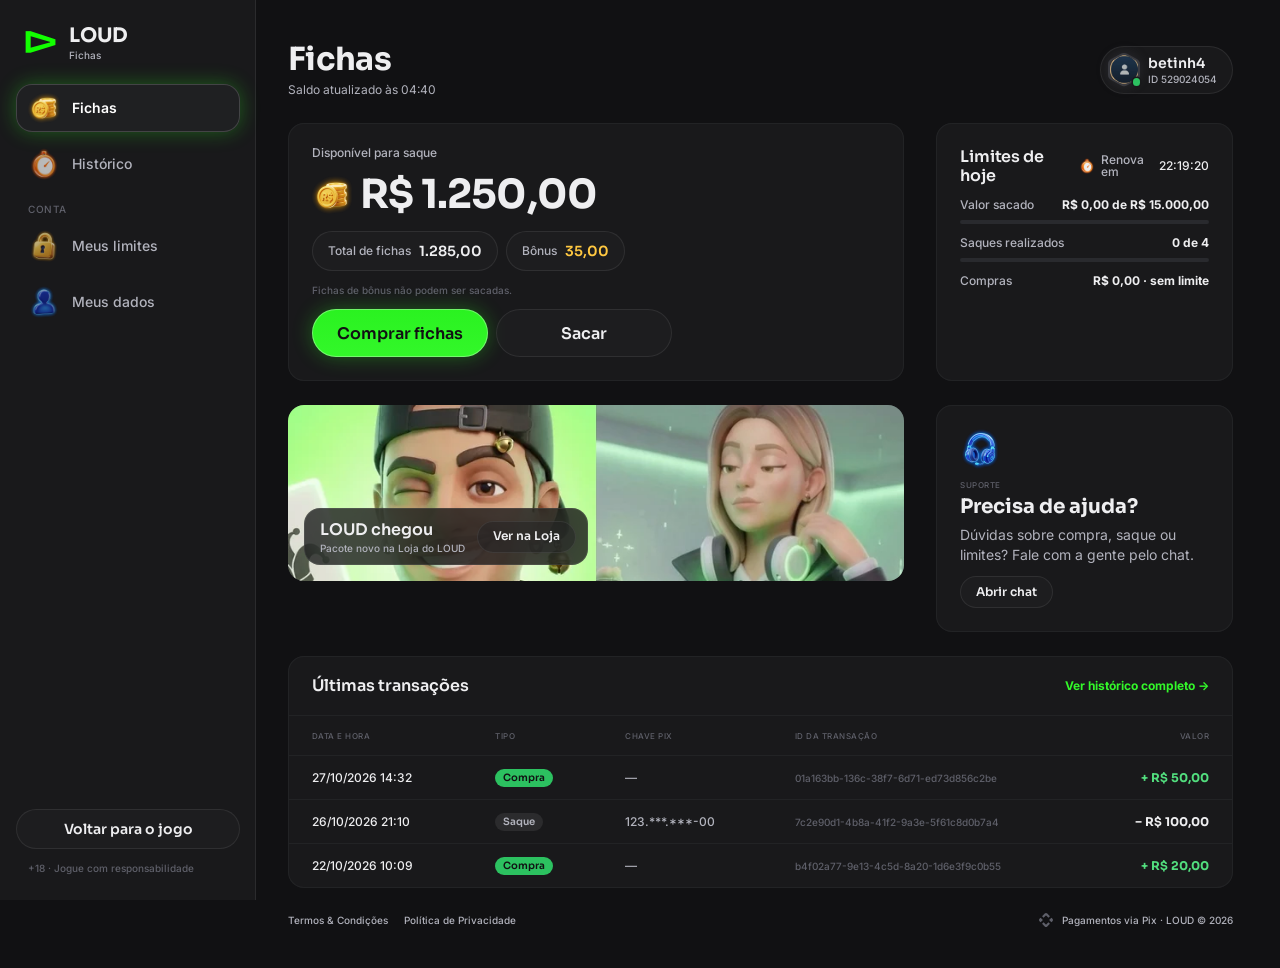
==== fichas/index.html @ 0b60f8cb "Protótipo loud-games: versão da marca LOUD gerada a partir do EstrelaGames Kit da tabela White Label" ====
<!doctype html>
<html lang="pt-BR">
<head>
<meta charset="utf-8">
<meta name="viewport" content="width=device-width, initial-scale=1, viewport-fit=cover">
<meta name="robots" content="noindex, nofollow">
<meta name="theme-color" content="#111113">
<title>Fichas · LOUD</title>
<link rel="icon" href="../assets/ui/logo_icon.webp">
<link rel="preconnect" href="https://fonts.googleapis.com">
<link rel="preconnect" href="https://fonts.gstatic.com" crossorigin>
<link rel="stylesheet" href="https://fonts.googleapis.com/css2?family=Inter:wght@400;500;600;700&family=Sora:wght@600;700;800&display=swap">
<link rel="stylesheet" href="../css/tokens.css?v=20261027h">
<link rel="stylesheet" href="../css/ui.css?v=20261027h">
<link rel="stylesheet" href="fichas.css?v=20261027h">
</head>
<body>
<svg width="0" height="0" style="position:absolute" aria-hidden="true">
  <defs><clipPath id="hexclip" clipPathUnits="objectBoundingBox"><path id="hexpath" d=""/></clipPath></defs>
  <symbol id="i-chev-l-light" viewBox="0 0 320 512"><path d="M20.7 267.3c-6.2-6.2-6.2-16.4 0-22.6l192-192c6.2-6.2 16.4-6.2 22.6 0s6.2 16.4 0 22.6L54.6 256 235.3 436.7c6.2 6.2 6.2 16.4 0 22.6s-16.4 6.2-22.6 0l-192-192z"/></symbol>
  <symbol id="i-x" viewBox="0 0 384 512"><path d="M324.5 411.1c6.2 6.2 16.4 6.2 22.6 0s6.2-16.4 0-22.6L214.6 256 347.1 123.5c6.2-6.2 6.2-16.4 0-22.6s-16.4-6.2-22.6 0L192 233.4 59.5 100.9c-6.2-6.2-16.4-6.2-22.6 0s-6.2 16.4 0 22.6L169.4 256 36.9 388.5c-6.2 6.2-6.2 16.4 0 22.6s16.4 6.2 22.6 0L192 278.6 324.5 411.1z"/></symbol>
  <symbol id="i-check" viewBox="0 0 448 512"><path d="M438.6 105.4c12.5 12.5 12.5 32.8 0 45.3l-256 256c-12.5 12.5-32.8 12.5-45.3 0l-128-128c-12.5-12.5-12.5-32.8 0-45.3s32.8-12.5 45.3 0L160 338.7 393.4 105.4c12.5-12.5 32.8-12.5 45.3 0z"/></symbol>
  <symbol id="i-copy" viewBox="0 0 448 512"><path d="M208 0H332.1c12.7 0 24.9 5.1 33.9 14.1l67.9 67.9c9 9 14.1 21.2 14.1 33.9V336c0 26.5-21.5 48-48 48H208c-26.5 0-48-21.5-48-48V48c0-26.5 21.5-48 48-48zM48 128h80v64H64V448H256V416h64v48c0 26.5-21.5 48-48 48H48c-26.5 0-48-21.5-48-48V176c0-26.5 21.5-48 48-48z"/></symbol>
  <symbol id="i-pix" viewBox="0 0 24 24"><path d="M6.1 6.3 10.1 2.3a2.7 2.7 0 0 1 3.8 0l4 4-2.3 2.3-2.9-2.9a1 1 0 0 0-1.4 0L8.4 8.6 6.1 6.3zm11.8 11.4-4 4a2.7 2.7 0 0 1-3.8 0l-4-4 2.3-2.3 2.9 2.9a1 1 0 0 0 1.4 0l2.9-2.9 2.3 2.3zM2.3 10.1l1.6-1.6L7.4 12l-3.5 3.5-1.6-1.6a2.7 2.7 0 0 1 0-3.8zm19.4 0a2.7 2.7 0 0 1 0 3.8l-1.6 1.6-3.5-3.5 3.5-3.5 1.6 1.6z"/></symbol>
</svg>

<div class="fx">
  <aside class="side" id="side" aria-label="Menu"></aside>
  <div class="main">
    <header class="mtop" id="mtop"></header>
    <main class="page" id="page"></main>
    <footer class="foot" id="foot"></footer>
  </div>
</div>
<div class="veil" id="veil" hidden><section class="drawer" id="drawer" role="dialog" aria-modal="true"></section></div>
<div class="toast" id="toast"><span class="hint-pill" id="toastTxt"></span></div>

<script src="fichas.js?v=20261027h"></script>
</body>
</html>
---- css/tokens.css ----
/* LOUD · tokens do DS EstrelaGames (Rjx31bgpOt4m1U8DVKyWtd · modo LOUD), valores resolvidos 1:1 */
:root{
  color-scheme: dark;
  /* background */
  --bg-default:#111113; --bg-subtle:#19191b; --bg-strong:#222325; --bg-raised:#292a2e; --bg-inset:#010101; --bg-highlight:#ffffff14; --bg-chrome:#19191b; --bg-divider:#292a2e; --bg-band:#00000052;
  --bga-default-50:#11111380; --bga-default-75:#111113bf; --bga-subtle-50:#19191b80; --bga-subtle-75:#19191bbf;
  --bga-strong-25:#22232540; --bga-strong-50:#22232580; --bga-strong-75:#222325bf;
  --bga-secondary-16:#33f72a29; --bga-secondary-32:#33f72a52; --bga-accent-12:#ffc8411f;
  /* border */
  --border-muted:#ffffff14; --border-default:#222325; --border-strong:#393a40; --border-focus:#2af220;
  --border-hl-top:#ffffff29; --border-gold-top:#b2ffaae5; --border-gold-bottom:#2af2205c;
  /* text */
  --text-default:#eeeef0; --text-muted:#b2b3bd; --text-link:#33f72a; --text-subtle:#5f606a; --text-disabled:#46484f;
  --text-brand:#33f72a; --text-success:#52de7e; --text-error:#ff6b6e; --text-prize:#ffc841;
  --text-on-color:#ffffff; --text-on-color-muted:#ffffffd9; --text-on-color-subtle:#ffffffb2; --text-on-light:#111113;
  /* system */
  --sys-info:#11ff00; --sys-success:#2cc160; --sys-success-strong:#8cf0a9; --sys-warning:#ffbe2e; --sys-error:#ef4452;
  --sysa-success-25:#2cc16040; --sysa-error-25:#ef445240; --sysa-info-25:#3b74f540;
  --notification-error:#ef4452;
  /* effects */
  --hl-subtle:#ffffff29; --hl:#ffffff52; --hl-strong:#ffffff7a;
  --shadow-faint:#0000001f; --shadow-subtle:#0000003d; --shadow:#00000066; --shadow-strong:#00000080;
  --glow-info:#2af22052; --glow-accent:#ffbe2e52; --glow-success:#52de7ea3; --glow-gold:#33f72a52; --glow-blue:#33f72a; --glow-red:#ff6b6e;
  /* surfaces */
  --surface-card-top:#19191b; --surface-card-bottom:#111113; --surface-elevated-top:#292a2e; --surface-elevated-bottom:#19191b;
  /* buttons */
  --btn-primary-top:#2af220; --btn-primary-bg:#1a8015; --btn-secondary-border:#11ff00;
  --btn-disabled-top:#292a2e; --btn-disabled-bg:#292a2e; --btn-disabled-text:#46484f;
  /* tabs */
  --tab-default-text:#b2b3bd; --tab-container:#222325; --input-border:#222325;
  --tab-padrao:#2af220; --tab-padrao-tint:#2af2203d; --tab-rosa:#e93d82; --tab-rosa-tint:#e93d823d;
  /* games */
  --game-truco:#e5484d; --game-paulista:#3b74f5; --game-cacheta:#8752f2; --game-tranca:#2cc160; --game-buraco:#1f9a4a;
  --game-poker:#0fa968; --game-sinuca:#2fa35a; --game-todos:#11ff00; --game-domino:#14b8a6; --game-dama:#f76b15; --game-xadrez:#5b6cff;
  --game-paulista-tint:#3b74f53d; --game-truco-tint:#e5484d3d; --game-cacheta-tint:#8752f23d; --game-buraco-tint:#1f9a4a3d;
  /* crew */
  --crew-engenheiro:#4fb3ff; --crew-comandante:#f5c542; --crew-piloto:#ff5a36; --crew-navegador:#e86bff; --crew-explorador:#4dffb8;
  --crew-bar:#ff9f43; --crew-reis:#34d399; --crew-nobru:#3d8bff; --crew-inhui:#ff4fb0;
  /* stake / table */
  --stake-padrao-top:#185a14; --stake-padrao-bottom:#122d10; --stake-iniciante-top:#1f9a4a; --stake-iniciante-bottom:#1f502c;
  --table-card-top:#1f5a4a; --table-card-bottom:#0f2e2a; --table-stake:#ffc841;
  --plus-bg:#52de7e; --plus-icon:#111113;
  /* cards */
  --card-face:#ffffff; --card-border:#9ea2a4; --suit-red:#c72c3d; --suit-black:#141922; --back-top:#1b6c17; --back-bottom:#133c10;
  /* seat timer */
  --seat-timer-track:#ffffff1f; --seat-timer:#11ff00;
  /* type */
  --f-display:"Sora", "Inter", system-ui, sans-serif;
  --f-ui:"Inter", system-ui, -apple-system, sans-serif;
  --f-call:"Industry", "Sora", sans-serif;
  /* marca · LOUD (sobrescreve) */
  --back-top:#222325; --back-bottom:#19191b; --btn-primary-text:#111113; --btn-primary-bg:#33f72a; --crew-nobru:#11FF00; --crew-inhui:#11FF00; --crew-carolina:#B2FFAA;
}
/* estilos de texto do DS */
.t-d3xl{font:700 64px/1.2 var(--f-display);letter-spacing:-.02em}
.t-d2xl{font:700 48px/1.2 var(--f-display);letter-spacing:-.02em}
.t-dxl{font:700 40px/1.2 var(--f-display);letter-spacing:-.02em}
.t-dl{font:700 32px/1.2 var(--f-display);letter-spacing:-.02em}
.t-dm{font:700 24px/1.2 var(--f-display);letter-spacing:-.01em}
.t-ds{font:700 20px/1.2 var(--f-display);letter-spacing:-.01em}
.t-dxs{font:600 16px/1.2 var(--f-display)}
.t-d2xs{font:600 14px/1.2 var(--f-display)}
.t-d3xs{font:600 12px/1.2 var(--f-display)}
.t-hm{font:700 20px/1.2 var(--f-ui)}
.t-ll{font:500 16px/1 var(--f-ui)} .t-lm{font:500 14px/1 var(--f-ui)} .t-ls{font:500 12px/1 var(--f-ui)} .t-lxs{font:500 10px/1 var(--f-ui)} .t-l2xs{font:500 8px/1 var(--f-ui)}
.t-link{font:700 12px/1.5 var(--f-ui)}
.t-p2xl{font:400 20px/1.5 var(--f-ui)} .t-pm{font:400 14px/1.5 var(--f-ui)} .t-ps{font:400 12px/1.5 var(--f-ui)}
---- css/ui.css ----
/* EstrelaGames · base + componentes do DS (Apple Gamer Style · Glass). Medidas 1:1 com o Figma (frame 375). */
*{box-sizing:border-box}
html,body{height:100%;margin:0}
body{background:#05080c;color:var(--text-default);font-family:var(--f-ui);-webkit-font-smoothing:antialiased;overflow:hidden;-webkit-text-size-adjust:100%}
button{font:inherit;color:inherit;border:0;background:none;padding:0;margin:0;cursor:pointer;-webkit-tap-highlight-color:transparent;text-align:inherit}
button:focus-visible,[role="button"]:focus-visible{outline:2px solid var(--border-focus);outline-offset:2px}
/* cards clicáveis são div[role=button]: o WebKit (iPhone) não estica os filhos de um <button> com flex */
[role="button"]{cursor:pointer;-webkit-tap-highlight-color:transparent;-webkit-user-select:none;user-select:none;outline:0}
input{font:inherit;color:inherit;border:0;background:none;outline:0;padding:0;margin:0;min-width:0}
img,video{display:block;max-width:100%;user-select:none;-webkit-user-drag:none}
svg{display:block}
[hidden]{display:none!important}
.ic{flex:none;object-fit:contain;pointer-events:none}

/* ---------- aparelho ---------- */
.stage-wrap{position:fixed;inset:0;display:flex;align-items:center;justify-content:center}
.phone{position:relative;width:375px;height:812px;background:var(--bg-subtle);overflow:hidden;border-radius:48px;box-shadow:0 0 0 10px #0c1016,0 0 0 11px #2a3340,0 40px 80px rgba(0,0,0,.6);transform-origin:center;display:flex;flex-direction:column}
.status{position:relative;flex:none;height:44px;display:flex;align-items:center;justify-content:space-between;padding:0 26px 0 32px;font:600 15px/1 var(--f-ui);background:var(--bg-subtle);z-index:60;pointer-events:none}
.status .island{position:absolute;left:50%;top:10px;width:118px;height:32px;margin-left:-59px;border-radius:20px;background:#000}
.status .icons{display:flex;gap:6px;align-items:center}
.app{position:relative;flex:1;min-height:0;overflow:hidden}
@media (max-width:520px){
  .phone{width:100vw;height:100vh;height:100dvh;border-radius:0;box-shadow:none;transform:none!important}
  .status{display:none}
  .app{padding-top:env(safe-area-inset-top,0px)}
}
.scr{position:absolute;inset:0;display:flex;flex-direction:column;background:var(--bg-subtle);overflow:hidden}
.app>.scr{top:env(safe-area-inset-top,0px)}
@media (min-width:521px){.app>.scr{top:0}}
.scroll{flex:1;min-height:0;overflow-y:auto;overflow-x:hidden;-webkit-overflow-scrolling:touch;scrollbar-width:none;overscroll-behavior:contain}
.scroll::-webkit-scrollbar,.hscroll::-webkit-scrollbar{display:none}
/* linha com rolagem lateral: sem clip, sangra até a borda da tela (regra Oct 26) */
.hscroll{display:flex;overflow-x:auto;overflow-y:visible;scrollbar-width:none;margin:0 -8px;padding:0 8px;scroll-padding:0 8px;-webkit-overflow-scrolling:touch}

/* ---------- ícones 3D ---------- */
.i16{width:16px;height:16px}.i20{width:20px;height:20px}.i24{width:24px;height:24px}.i28{width:28px;height:28px}.i32{width:32px;height:32px}.i36{width:36px;height:36px}.i40{width:40px;height:40px}.i48{width:48px;height:48px}

/* ---------- header-game (Mobile · Glass) ---------- */
.hdr{position:relative;flex:none;height:64px;display:flex;align-items:center;gap:4px;padding:8px 12px;background:var(--bg-subtle);overflow:hidden;z-index:20}
.hdr::before{content:"";position:absolute;left:48px;top:-70px;width:280px;height:140px;border-radius:50%;background:var(--glow-blue);filter:blur(60px);opacity:.15;pointer-events:none}
.hdr .side{position:relative;flex:1;min-width:0;display:flex;align-items:center;gap:4px}
.hdr .logo{width:24px;height:36px;display:grid;place-items:center;flex:none}
.hdr .logo img{width:25px;height:24px}
.cpill{flex:1;min-width:0;height:34px;display:flex;align-items:center;gap:2px;padding:4px;border-radius:999px;background:linear-gradient(90deg,#52de7e1a,#22232506),var(--bga-strong-50);box-shadow:inset 0 0 0 1px var(--border-muted);overflow:hidden}
.cpill.bonus{padding:4px 8px 4px 4px;background:linear-gradient(90deg,#22232506,#ffc8411a),var(--bga-strong-50)}
.cpill .ic{width:24px;height:24px}
.cpill .t{flex:1;min-width:0;display:flex;flex-direction:column;gap:2px;text-align:left}
.cpill .t small{font:500 8px/1 var(--f-ui);color:var(--text-muted)}
.cpill .t b{font:700 12px/10px var(--f-ui);color:var(--text-default);white-space:nowrap;overflow:hidden;text-overflow:ellipsis}
.cpill.bonus .t b{color:var(--text-prize)}
.cpill .plus{width:20px;height:20px;border-radius:10px;background:var(--plus-bg);display:grid;place-items:center;flex:none}
.cpill .plus svg{width:12px;height:12px;fill:var(--plus-icon)}
.hbell{position:relative;width:36px;height:36px;border-radius:18px;background:var(--bga-strong-50);box-shadow:inset 0 0 0 1px var(--border-muted);display:grid;place-items:center;flex:none}
.hbell .ic{width:28px;height:28px}
.hbell i{position:absolute;left:28px;top:0;width:8px;height:8px;border-radius:50%;background:var(--notification-error)}
.hbell i[hidden]{display:none}

/* ---------- header-avatar (hexágono com borda da tripulação) ---------- */
.hav{position:relative;display:inline-block;flex:none;width:var(--w,44px);height:var(--h,48px)}
.hav .gl{position:absolute;left:-4.5%;top:0;width:109%;aspect-ratio:1;border-radius:50%;background:var(--cc);filter:blur(calc(var(--w,44px) * .16));opacity:.45;pointer-events:none}
.hav .hx{position:absolute;inset:0;-webkit-clip-path:url(#hexclip);clip-path:url(#hexclip);background:var(--cc)}
.hav .hx img{position:absolute;inset:2px;width:calc(100% - 4px);height:calc(100% - 4px);object-fit:cover;object-position:center top;-webkit-clip-path:url(#hexclip);clip-path:url(#hexclip);background:var(--bg-raised)}
.hav .on{position:absolute;left:77%;top:75%;width:23%;aspect-ratio:1;border-radius:50%;background:var(--sys-success);box-shadow:0 0 0 1.5px var(--bg-subtle)}
.hav.xs{--w:24px;--h:26px}.hav.s{--w:32px;--h:35px}.hav.m{--w:44px;--h:48px}.hav.l{--w:56px;--h:60px}
.hav.xs .hx img,.hav.s .hx img{inset:1.5px;width:calc(100% - 3px);height:calc(100% - 3px)}
.hav.empty{height:var(--w)}
.hav.empty .av0{position:absolute;inset:4.5%;width:91%;height:91%}
.hav.empty .add{position:absolute;left:63.6%;top:63.6%;width:27.3%;height:27.3%;border-radius:50%;background:var(--plus-bg);box-shadow:0 0 0 1.2px var(--bg-subtle);display:grid;place-items:center}
.hav.empty .add svg{width:58%;height:58%;fill:var(--plus-icon)}

/* ---------- avatar circular (avatar-estrela-games) ---------- */
.av{position:relative;display:inline-block;vertical-align:middle;flex:none;width:var(--s,48px);height:var(--s,48px);border-radius:50%;background:linear-gradient(180deg,var(--surface-elevated-top),var(--surface-elevated-bottom));box-shadow:inset 0 0 0 var(--bw,2px) #ffffff29}
.av img{position:absolute;inset:var(--bw,2px);width:calc(100% - 2*var(--bw,2px));height:calc(100% - 2*var(--bw,2px));border-radius:50%;object-fit:cover;object-position:center top}
.av.s{--s:32px;--bw:1px}.av.m{--s:48px;--bw:2px}.av.l{--s:80px;--bw:3px}.av.xl{--s:120px;--bw:4px}
.av .lvl{position:absolute;left:50%;bottom:-4px;transform:translateX(-50%);padding:1px 6px;border-radius:999px;background:var(--bg-raised);box-shadow:0 0 0 2px var(--bg-default);font:600 12px/14px var(--f-display);white-space:nowrap}
.av.empty .ph{position:absolute;inset:25%;width:50%;height:50%;fill:#ffffff52}
.av .addb{position:absolute;left:63.3%;top:63.3%;width:36.7%;height:36.7%;border-radius:50%;background:var(--plus-bg);display:grid;place-items:center;box-shadow:0 0 0 3px var(--bg-subtle)}
.av .addb svg{width:50%;height:50%;fill:#fff}

/* ---------- navbar-glass ---------- */
.nav{position:absolute;left:16px;right:16px;bottom:calc(12px + env(safe-area-inset-bottom,0px));height:64px;display:flex;align-items:stretch;padding:4px;border-radius:24px;background:var(--bga-strong-75);box-shadow:inset 0 0 0 1px var(--border-muted);-webkit-backdrop-filter:blur(24px);backdrop-filter:blur(24px);z-index:30}
.nav>button{position:relative;flex:1;min-width:0;display:flex;flex-direction:column;align-items:center;justify-content:center;border-radius:20px}
.nav>button .ic{width:32px;height:32px;opacity:.75}
.nav>button>span{font:500 10px/1 var(--f-ui);color:var(--text-subtle);white-space:nowrap}
.nav>button.on{flex:none;width:104px;justify-content:flex-end;gap:2px;padding-bottom:6px;background:var(--bga-secondary-16);box-shadow:inset 0 0 0 1px var(--hl-subtle),0 0 20px var(--glow-info)}
.nav>button.on .ic{position:absolute;left:28px;top:-14px;width:48px;height:48px;opacity:1}
.nav>button.on .lr{width:100%;display:flex;align-items:center;justify-content:space-between;padding:0 8px}
.nav>button.on .lr span{font:500 10px/1 var(--f-ui);color:var(--text-on-color)}
.nav .lr i{width:16px;height:16px;display:grid;place-items:center}
.nav .lr svg{width:10px;height:16px;fill:var(--text-on-color)}

/* ---------- game-block ---------- */
.gb{position:relative;flex:none;width:72px;height:64px;border-radius:16px;display:flex;flex-direction:column;align-items:center;justify-content:center;padding:4px 0;background:var(--tab-container);box-shadow:inset 0 0 0 1px var(--hl);font:500 10px/1 var(--f-ui);color:var(--text-on-color);white-space:nowrap}
.gb .ic{width:40px;height:40px}
.gb.on{justify-content:flex-end;padding:0 0 6px;background:var(--gc);box-shadow:0 4px 12px var(--gs,transparent)}
.gb.on .ic{position:absolute;left:50%;top:-12px;width:60px;height:60px;margin-left:-30px}
.gb .lk{position:absolute;right:4px;top:4px;width:14px;height:14px;opacity:.8}
.gb.on .lk{display:none}
.games-row{gap:8px;padding-top:12px;margin-top:-12px}
.games-row .gb{width:72px}

/* ---------- tabs ---------- */
.tabs{display:flex;gap:2px;height:44px;padding:4px;border-radius:12px;background:var(--bg-raised);box-shadow:inset 0 0 0 1px var(--input-border)}
.tabs>button{position:relative;flex:1;min-width:0;height:34px;border-radius:8px;display:flex;align-items:center;justify-content:center;padding:8px 16px;font:500 12px/1 var(--f-ui);color:var(--tab-default-text);white-space:nowrap}
.tabs>button.on{background:var(--tc-tint);font:700 12px/18px var(--f-ui);color:var(--text-default)}
.tabs>button.on::after{content:"";position:absolute;left:50%;bottom:0;width:24px;height:3px;margin-left:-12px;border-radius:2px;background:var(--tc);box-shadow:0 0 8px var(--tc)}
.tabs>button .lk{font:500 9px/1 var(--f-ui);margin-left:4px;opacity:.7}
.tabs{--tc:var(--tab-padrao);--tc-tint:var(--tab-padrao-tint)}
.tabs.t-azul{--tc:var(--game-paulista);--tc-tint:var(--game-paulista-tint)}
.tabs.t-vermelha{--tc:var(--game-truco);--tc-tint:var(--game-truco-tint)}
.tabs.t-roxa{--tc:var(--game-cacheta);--tc-tint:var(--game-cacheta-tint)}
.tabs.t-verde{--tc:var(--game-buraco);--tc-tint:var(--game-buraco-tint)}
.tabs.t-rosa{--tc:var(--tab-rosa);--tc-tint:var(--tab-rosa-tint)}

/* ---------- button-glass ---------- */
.btn{display:inline-flex;align-items:center;justify-content:center;gap:8px;white-space:nowrap;transition:transform .12s,filter .12s;flex:none}
.btn:active{transform:scale(.97)}
.btn.l{height:48px;padding:0 24px;border-radius:24px;font:600 16px/1.2 var(--f-display)}
.btn.m{height:40px;padding:0 20px;border-radius:20px;font:600 14px/1.2 var(--f-display)}
.btn.s{height:32px;padding:0 16px;border-radius:16px;font:600 12px/1.2 var(--f-display)}
.btn.xl{height:56px;padding:0 24px;border-radius:28px;font:600 16px/1.2 var(--f-display)}
.btn.m44{height:44px;border-radius:22px}
.btn.pri{background:linear-gradient(180deg,var(--btn-primary-top),var(--btn-primary-bg));box-shadow:inset 0 0 0 1px var(--hl),0 0 20px var(--glow-info);color:var(--btn-primary-text)}
.btn.sec{background:var(--bga-strong-50);box-shadow:inset 0 0 0 1px var(--border-muted);color:var(--text-default)}
.btn:disabled,.btn.dis{background:var(--btn-disabled-bg);box-shadow:none;color:var(--btn-disabled-text);pointer-events:none}
.btn.danger-txt{background:none;box-shadow:none;color:var(--text-error);font:500 14px/1 var(--f-ui)}
.btn.fill{flex:1;min-width:0}
.btn.wide{width:100%}
.btn .ic{width:20px;height:20px}

/* ---------- button-icon ---------- */
.bicon{width:40px;height:40px;border-radius:20px;display:grid;place-items:center;flex:none;background:var(--bga-strong-50);box-shadow:inset 0 0 0 1px var(--border-muted)}
.bicon .ic{width:24px;height:24px}
.bicon.s{width:32px;height:32px;border-radius:16px}.bicon.s .ic{width:20px;height:20px}
.bicon svg{width:14px;height:14px;fill:var(--text-default)}
.bicon.s28{width:28px;height:28px;border-radius:14px}.bicon.s28 svg{width:16px;height:16px}

/* ---------- tag ---------- */
.tag{display:inline-flex;align-items:center;gap:4px;padding:2px 8px;border-radius:999px;font:600 12px/14px var(--f-display);white-space:nowrap;flex:none}
.tag.neutral{background:#ffffff14;color:var(--text-muted)}
.tag.gold{background:#33f72a29;color:var(--text-brand);box-shadow:inset 0 0 0 1px #b2ffaa8c}
.tag.success{background:var(--sys-success);color:var(--bg-default)}
.tag.danger{background:var(--sys-error);color:var(--text-default)}
.tag.info{background:var(--sys-info);color:var(--text-default)}
.tag.live{background:var(--sys-error);color:var(--text-default)}
.tag.beginner{background:var(--game-buraco);color:var(--text-default)}

/* ---------- section-title ---------- */
.stitle{display:flex;align-items:center;justify-content:space-between;gap:16px}
.stitle .tx{flex:1;min-width:0;display:flex;flex-direction:column;gap:2px}
.stitle b{font:700 20px/1.2 var(--f-display);letter-spacing:-.01em}
.stitle small{font:500 12px/1 var(--f-ui);color:var(--text-muted)}
.trow{display:flex;align-items:center;justify-content:space-between;gap:8px}
.trow b{font:600 14px/1.2 var(--f-display)}
.trow small{font:500 10px/1 var(--f-ui);color:var(--text-subtle)}

/* ---------- page-top ---------- */
.ptop{flex:none;display:flex;align-items:center;justify-content:space-between;gap:8px;padding:8px;min-height:45px}
.ptop .l{display:flex;align-items:center;gap:8px;min-width:0}
.ptop .back{width:28px;height:28px;border-radius:14px;display:grid;place-items:center;background:var(--bga-strong-50);box-shadow:inset 0 0 0 1px var(--border-muted);flex:none}
.ptop .back svg{width:10px;height:16px;fill:var(--text-default)}
.ptop .tx{display:flex;flex-direction:column;min-width:0}
.ptop .tx b{font:600 16px/1.2 var(--f-display);white-space:nowrap;overflow:hidden;text-overflow:ellipsis}
.ptop .tx small{display:flex;align-items:center;gap:4px;font:500 10px/1 var(--f-ui);color:var(--text-muted)}
.ptop .tx small i{width:6px;height:6px;border-radius:50%;background:var(--sys-success)}

/* ---------- input-search / input ---------- */
.search{display:flex;align-items:center;gap:8px;height:40px;padding:0 16px 0 12px;border-radius:20px;background:var(--bga-strong-50);box-shadow:inset 0 0 0 1px var(--border-muted)}
.search svg{width:16px;height:16px;fill:var(--text-muted);flex:none}
.search input{flex:1;font:500 12px/1 var(--f-ui);color:var(--text-default)}
.search input::placeholder{color:var(--text-muted)}
.field{display:flex;flex-direction:column;gap:8px}
.field>label{font:500 14px/1 var(--f-ui);color:var(--text-default)}
.field .box{display:flex;align-items:center;gap:8px;height:40px;padding:8px 12px;border-radius:12px;background:var(--bga-strong-50);box-shadow:inset 0 0 0 1px var(--border-muted)}
.field .box:focus-within{box-shadow:inset 0 0 0 1px var(--border-focus)}
.field .box input{flex:1;font:400 14px/1.5 var(--f-ui);color:var(--text-default)}
.field .box input::placeholder{color:var(--text-disabled)}
.field .box button svg{width:20px;height:20px;fill:var(--text-muted)}

/* ---------- otp ---------- */
.otp{display:flex;gap:8px;justify-content:center}
.otp .bx{width:48px;height:56px;border-radius:12px;background:#ffffff14;display:grid;place-items:center;font:700 24px/1.2 var(--f-display);color:var(--text-default);box-shadow:inset 0 0 0 1px var(--border-muted)}
.otp .bx.act{background:#ffffff1f;box-shadow:inset 0 0 0 2px var(--border-focus),0 0 12px var(--glow-info)}
.otp .bx.act::after{content:"";width:2px;height:24px;background:var(--border-focus);animation:blink 1s steps(1) infinite}
@keyframes blink{50%{opacity:0}}
.otp-in{position:absolute;opacity:0;pointer-events:none;width:1px;height:1px}

/* ---------- progress ---------- */
.prog{height:4px;border-radius:999px;background:#ffffff1f;overflow:hidden;flex:1}
.prog i{display:block;height:100%;border-radius:inherit;background:var(--tab-padrao);transition:width .3s}

/* ---------- stake-pill ---------- */
.stakes{position:relative;height:128px;overflow:hidden;margin:0 -8px}
.stakes .track{position:absolute;top:8px;left:50%;transform:translateX(-50%);display:flex;align-items:center;gap:8px;height:112px}
.sp{position:relative;flex:none;display:flex;flex-direction:column;border-radius:16px;padding:4px 4px 0;background:linear-gradient(180deg,var(--surface-elevated-top),var(--surface-card-bottom));box-shadow:inset 0 0 0 1px #ffffff29,0 16px 40px var(--shadow);transition:width .25s,height .25s}
.sp .st{position:relative;flex:1;align-self:stretch;border-radius:12px;display:flex;flex-direction:column;align-items:center;justify-content:center;gap:4px;background:linear-gradient(180deg,var(--stake-padrao-top),var(--stake-padrao-bottom));box-shadow:inset 0 0 0 1px var(--hl-subtle),inset 0 2px 8px var(--shadow)}
.sp .v{display:flex;align-items:center;gap:4px;font:600 14px/1.2 var(--f-display);white-space:nowrap}
.sp .v .ic{width:14px;height:14px}
.sp .q{position:absolute;top:4px;right:4px;display:flex;align-items:center;gap:3px;padding:2px 5px;border-radius:8px;background:var(--bga-strong-50);font:500 8px/1 var(--f-ui);white-space:nowrap}
.sp .q::before{content:"";width:5px;height:5px;border-radius:50%;background:var(--sys-success)}
.sp .tg{padding:2px 6px;border-radius:6px;background:var(--bga-strong-50);font:500 8px/1 var(--f-ui);color:var(--text-success)}
.sp .ft{flex:none;display:flex;align-items:center;justify-content:center;gap:3px;padding:4px 0 5px;white-space:nowrap}
.sp .ft small{font:500 8px/1 var(--f-ui);color:var(--text-muted)}
.sp .ft b{font:500 8px/1 var(--f-ui)}
.sp.ini .st{background:linear-gradient(180deg,var(--stake-iniciante-top),var(--stake-iniciante-bottom))}
.sp.S{width:68px;height:68px;padding:4px}
.sp.S .q,.sp.S .ft,.sp.S .tg{display:none}
.sp.M{width:88px;height:88px}
.sp.M .v{font:600 16px/1.2 var(--f-display)} .sp.M .v .ic{width:18px;height:18px}
.sp.L{width:112px;height:112px}
.sp.L .v{font:700 20px/1.2 var(--f-display);letter-spacing:-.01em} .sp.L .v .ic{width:24px;height:24px}
.sp.L .ft b{font:500 10px/1 var(--f-ui)}
.sp.on{box-shadow:inset 0 0 0 2px var(--btn-secondary-border),0 0 20px var(--glow-info)}
.sp.on .st{background:linear-gradient(180deg,var(--btn-primary-top),var(--btn-primary-bg))}
.sp.on.ini .st{background:linear-gradient(180deg,var(--stake-iniciante-top),var(--stake-iniciante-bottom))}
.stake-grid{display:grid;grid-template-columns:repeat(3,minmax(0,1fr));gap:12px}
.stake-grid .sp{width:auto;height:88px}

/* ---------- table-glass (mesa aberta) ---------- */
.tg-row{display:grid;grid-template-columns:repeat(2,minmax(0,1fr));gap:16px 8px}
.tgl{position:relative;height:92px;border-radius:46px;padding:4px;display:flex;background:linear-gradient(180deg,var(--surface-elevated-top),var(--surface-card-bottom));box-shadow:inset 0 0 0 1px #ffffff29,0 16px 40px var(--shadow);text-align:left}
.tgl .felt{flex:1;align-self:stretch;min-width:0;display:flex;align-items:center;padding:10px 12px 6px 70px;border-radius:41px;background:linear-gradient(180deg,var(--table-card-top),var(--table-card-bottom));box-shadow:inset 0 0 0 1px var(--hl-subtle),inset 0 2px 8px var(--shadow)}
.tgl .vals{display:flex;flex-direction:column;gap:4px;min-width:0}
.tgl .vals b{font:600 14px/1.2 var(--f-display);color:var(--table-stake);white-space:nowrap}
.tgl .vals small{font:500 10px/1 var(--f-ui);color:#ffffffb2;white-space:nowrap}
.tgl .seats{display:flex;align-items:center;gap:2px;height:20px}
.tgl .seats .pl{display:flex}
.tgl .seats .pl span{width:20px;height:20px;border-radius:10px;overflow:hidden;background:var(--cc);margin-right:-6px;box-shadow:0 0 0 1px var(--table-card-bottom)}
.tgl .seats .pl span img{width:100%;height:100%;object-fit:cover;object-position:center top}
.tgl .seats em{font:600 12px/14px var(--f-display);font-style:normal;margin-left:8px}
.tgl .tab{position:absolute;left:50%;top:-8px;transform:translateX(-50%);padding:2px 8px;border-radius:8px;background:var(--surface-elevated-top);box-shadow:inset 0 0 0 1px var(--border-muted);font:500 10px/12px var(--f-ui);color:var(--text-subtle);white-space:nowrap}
.tgl .deck{position:absolute;left:14px;top:25px;width:52px;height:52px}
.tgl.locked .felt>*{opacity:.55}
.tgl.pool{border-radius:16px}
.tgl.pool .felt{border-radius:12px;position:relative;overflow:hidden;background:linear-gradient(180deg,#2fa35a,#145c32)}
.tgl.pool .felt::before{content:"";position:absolute;left:30%;top:0;bottom:0;border-left:1px solid #ffffff29}
.tgl.pool .pk{position:absolute;width:10px;height:10px;border-radius:50%;background:#000000b2;box-shadow:inset 0 0 0 1px #ffffff1f}

/* ---------- action-tile ---------- */
.atile{width:80px;height:64px;border-radius:16px;display:flex;flex-direction:column;align-items:center;justify-content:center;background:var(--bga-strong-50);box-shadow:inset 0 0 0 1px var(--border-muted);font:600 14px/1.2 var(--f-display);flex:none}
.atile .ic{width:28px;height:28px}

/* ---------- bottom sheet (sheet glass) ---------- */
.veil{position:absolute;inset:0;z-index:50;background:var(--bga-default-75);display:flex;align-items:flex-end;animation:fade .2s both}
.bsheet{position:relative;width:100%;max-height:calc(100% - 24px);display:flex;flex-direction:column;align-items:stretch;gap:12px;padding:8px 12px calc(24px + env(safe-area-inset-bottom,0px));border-radius:24px 24px 0 0;background:var(--bg-subtle);box-shadow:inset 0 1px 0 var(--hl-subtle),0 16px 40px var(--shadow);animation:up .28s cubic-bezier(.2,.9,.3,1) both;overflow:hidden}
.bsheet.g16{gap:16px}
.bsheet .handle{width:36px;height:4px;border-radius:2px;background:var(--border-muted);align-self:center;flex:none}
.bsheet .scroll{margin:0 -12px;padding:0 12px}
.sh-h{display:flex;align-items:center;gap:12px;flex:none}
.sh-h>.ic{width:36px;height:36px}
.sh-h .tx{flex:1;min-width:0;display:flex;flex-direction:column;gap:2px}
.sh-h .tx b{font:600 16px/1.2 var(--f-display)}
.sh-h .tx small{font:500 10px/1.2 var(--f-ui);color:var(--text-subtle)}
.sh-h .tx small.ok{display:flex;align-items:center;gap:6px;color:var(--sys-success)}
.sh-h .tx small.ok::before{content:"";width:8px;height:8px;border-radius:50%;background:var(--sys-success)}
.xbtn{width:32px;height:32px;border-radius:16px;display:grid;place-items:center;background:var(--bga-strong-50);box-shadow:inset 0 0 0 1px var(--border-muted);flex:none}
.xbtn svg{width:14px;height:14px;fill:var(--text-default)}
@keyframes up{from{transform:translateY(100%)}to{transform:none}}
@keyframes fade{from{opacity:0}}
@keyframes pop{from{transform:scale(.3);opacity:0}}

/* ---------- hint (pílula) / toast ---------- */
.hint-pill{display:inline-flex;align-items:center;gap:4px;padding:4px 12px;border-radius:999px;background:var(--bga-strong-75);box-shadow:inset 0 0 0 1px var(--hl-subtle);font:500 10px/1.2 var(--f-ui);color:var(--text-default);white-space:nowrap;-webkit-backdrop-filter:blur(12px);backdrop-filter:blur(12px)}
.toast{position:absolute;left:50%;top:72px;transform:translate(-50%,-8px);opacity:0;transition:opacity .2s,transform .2s;z-index:90;pointer-events:none;max-width:calc(100% - 32px)}
.toast .hint-pill{font-size:11px;padding:6px 14px;white-space:normal;text-align:center}
.toast.show{opacity:1;transform:translate(-50%,0)}

/* ---------- list / cells ---------- */
.cell{display:flex;flex-direction:column;gap:2px;padding:8px;border-radius:12px;background:var(--bga-strong-50);box-shadow:inset 0 0 0 1px var(--border-muted);min-width:0;flex:1}
.cell small{font:500 10px/1 var(--f-ui);color:var(--text-subtle)}
.cell b{font:600 14px/1.2 var(--f-display);white-space:nowrap}
.card-raised{border-radius:16px;background:var(--bg-raised)}
.muted{color:var(--text-muted)}.subtle{color:var(--text-subtle)}.prize{color:var(--text-prize)}.ok{color:var(--text-success)}.err{color:var(--text-error)}

@media (prefers-reduced-motion: reduce){*,*::before,*::after{animation-duration:.01ms!important;animation-iteration-count:1!important;transition-duration:.01ms!important}}
---- fichas/fichas.css ----
/* LOUD · Fichas (página fora do app). Usa os tokens e componentes do app (../css/tokens.css + ui.css: .btn, .tabs, .tag, .field, .xbtn, .hav, .toast).
   Celular (Figma W01–W09, 375): header + abas + cartões empilhados, comprar/sacar em tela cheia.
   Computador ≥ 1024 (Figma DW01–DW09, 1920): menu 256 à esquerda, conteúdo 1312 (grade 864 + 416, gap 32), comprar/sacar num drawer de 480. */
html,body{height:auto;min-height:100%}
html{scrollbar-gutter:stable}
body{overflow:auto;background:var(--bg-default)}
body.lock{overflow:hidden}
a{color:inherit;text-decoration:none}
.od{display:none}
.fx{min-height:100vh;display:flex}
.main{flex:1;min-width:0;display:flex;flex-direction:column}
.ic{width:24px;height:24px}

/* ---------- celular: header + abas ---------- */
.side{display:none}
.mtop{position:sticky;top:0;z-index:20;display:flex;flex-direction:column;background:var(--bg-default);padding-top:env(safe-area-inset-top,0px)}
.mtop .row{display:flex;align-items:center;gap:12px;height:60px;padding:0 16px 0 12px;box-shadow:inset 0 -1px 0 var(--border-muted)}
.bk{width:32px;height:32px;border-radius:16px;display:grid;place-items:center;flex:none;background:var(--bga-strong-50);box-shadow:inset 0 0 0 1px var(--border-muted)}
.bk svg{width:10px;height:16px;fill:var(--text-brand)}
.brand{flex:1;min-width:0;display:flex;align-items:center;gap:12px}
.brand img{width:33px;height:32px}
.brand span{display:flex;flex-direction:column;gap:2px}
.brand b{font:700 20px/1.2 var(--f-display);letter-spacing:-.01em}
.brand small{font:500 10px/1 var(--f-ui);color:var(--text-muted)}
.mtop .tabs{margin:12px 12px 0}
.mtop .tabs>button{height:36px}

.page{display:flex;flex-direction:column;gap:12px;padding:12px 12px 0}
.ptitle{display:none}
.ptitle.mob{display:flex;padding:8px 4px 0}
.ptitle .tx{display:flex;flex-direction:column;gap:4px}
.ptitle h1{margin:0;font:700 20px/1.2 var(--f-display);letter-spacing:-.01em}
.ptitle .tx small{font:400 12px/1.4 var(--f-ui);color:var(--text-muted)}
.ptitle .r{display:none}

.card{display:flex;flex-direction:column;gap:16px;padding:16px;border-radius:16px;background:var(--bg-subtle);box-shadow:inset 0 0 0 1px var(--border-default)}
.grid,.col{display:flex;flex-direction:column;gap:12px}

/* saldo */
.bal{gap:12px}
.bal .lbl{font:500 12px/1 var(--f-ui);color:var(--text-muted)}
.amt{display:flex;align-items:center;gap:8px}
.amt .ic{width:32px;height:32px}
.amt b{font:700 32px/1.2 var(--f-display);letter-spacing:-.02em}
.chips{display:flex;flex-wrap:wrap;gap:8px}
.chip{display:inline-flex;align-items:center;gap:8px;height:40px;padding:0 16px;border-radius:20px;background:var(--bga-strong-50);box-shadow:inset 0 0 0 1px var(--border-muted)}
.chip small{font:500 12px/1 var(--f-ui);color:var(--text-muted)}
.chip b{font:600 14px/1.2 var(--f-display)}
.prize{color:var(--text-prize)}
.bal .bnote{font:500 10px/1.4 var(--f-ui);color:var(--text-subtle)}
.acts{display:grid;grid-template-columns:repeat(2,minmax(0,1fr));gap:8px}
.acts .btn{width:100%}

/* limites */
.lim{gap:12px}
.lh{display:flex;align-items:center;justify-content:space-between;gap:8px}
.lh>b{font:700 20px/1.2 var(--f-display);letter-spacing:-.01em}
.renew{display:flex;align-items:center;gap:6px}
.renew .ic{width:16px;height:16px}
.renew small{font:500 12px/1 var(--f-ui);color:var(--text-muted)}
.renew b{font:500 12px/1 var(--f-ui)}
.lrow{display:flex;align-items:center;justify-content:space-between;gap:8px;font:500 14px/1.2 var(--f-ui);color:var(--text-muted)}
.lrow b{font:700 14px/1.2 var(--f-ui);color:var(--text-default);text-align:right}
.lbar{display:block;height:4px;margin-top:-4px;border-radius:2px;background:var(--bg-raised);overflow:hidden}
.lbar i{display:block;height:100%;border-radius:2px;background:var(--tab-padrao)}

/* banner da Loja */
.banner{position:relative;height:168px;border-radius:16px;overflow:hidden;box-shadow:inset 0 0 0 1px var(--border-default)}
.banner>img{width:100%;height:100%;object-fit:cover;object-position:center 30%}
.banner .gl{position:absolute;left:12px;right:12px;bottom:12px;display:flex;align-items:center;gap:12px;padding:12px 12px 12px 16px;border-radius:16px;background:var(--bga-default-75);-webkit-backdrop-filter:blur(24px);backdrop-filter:blur(24px);box-shadow:inset 0 0 0 1px var(--border-muted)}
.banner .gl>span{flex:1;min-width:0;display:flex;flex-direction:column;gap:4px}
.banner .gl b{font:600 14px/1.2 var(--f-display);white-space:nowrap;overflow:hidden;text-overflow:ellipsis}
.banner .gl small{font:500 10px/1 var(--f-ui);color:var(--text-muted)}

/* suporte */
.help{flex-direction:row;align-items:center;gap:12px}
.help>.ic{width:40px;height:40px}
.help .tx{flex:1;min-width:0;display:flex;flex-direction:column;gap:2px}
.help .k{display:none}
.help .tx b{font:600 16px/1.2 var(--f-display)}
.help .tx>span{font:500 12px/1.3 var(--f-ui);color:var(--text-muted)}

/* transações */
.txs{padding:0;gap:0;overflow:hidden}
.th{display:flex;align-items:center;justify-content:space-between;padding:16px;box-shadow:inset 0 -1px 0 var(--border-default)}
.th b{font:600 16px/1.2 var(--f-display)}
.th a{font:700 12px/1.5 var(--f-ui);color:var(--text-link)}
.tbl{display:none}
.tlist{display:flex;flex-direction:column}
.trow{display:flex;align-items:center;justify-content:space-between;gap:12px;padding:16px;box-shadow:inset 0 -1px 0 var(--border-default)}
.trow:last-child{box-shadow:none}
.trow span{display:flex;flex-direction:column;gap:6px}
.trow .l{align-items:flex-start}
.trow .r{align-items:flex-end;text-align:right}
.trow small{font:500 12px/1 var(--f-ui);color:var(--text-muted)}
.trow .r small{font-size:10px;color:var(--text-subtle)}
.trow b{font:700 14px/1.2 var(--f-display)}
.ok{color:var(--text-success)!important}
.tag{font-size:12px;padding:3px 10px}

/* histórico: no celular cada bloco é um cartão */
.hist{background:none;box-shadow:none;padding:0;gap:12px}
.hbar{display:flex;flex-direction:column;gap:12px}
.hbar .tabs>button{height:36px}
.flt{display:flex;gap:8px}
.fbtn,.search{display:flex;align-items:center;gap:8px;height:40px;padding:0 12px;border-radius:12px;background:var(--bg-subtle);box-shadow:inset 0 0 0 1px var(--border-default);font:500 14px/1 var(--f-ui)}
.fbtn{flex:none}
.fbtn .ic,.search .ic{width:20px;height:20px}
.search{flex:1;min-width:0}
.search input{flex:1;font:400 14px/1.5 var(--f-ui)}
.search input::placeholder{color:var(--text-muted)}
.sum{display:grid;grid-template-columns:repeat(3,minmax(0,1fr));gap:8px;padding:16px;border-radius:16px;background:var(--bg-subtle);box-shadow:inset 0 0 0 1px var(--border-default)}
.sum div{display:flex;flex-direction:column;gap:6px}
.sum small{font:500 10px/1 var(--f-ui);color:var(--text-subtle);text-transform:uppercase;letter-spacing:.04em}
.sum div:last-child{text-align:right}
.sum b{font:700 20px/1.2 var(--f-display);letter-spacing:-.01em}
.hl{display:flex;flex-direction:column;border-radius:16px;background:var(--bg-subtle);box-shadow:inset 0 0 0 1px var(--border-default);overflow:hidden}
.hl .trow{box-shadow:inset 0 -1px 0 var(--border-default)}
.pag{padding:16px;text-align:center;font:500 10px/1 var(--f-ui);color:var(--text-subtle)}
.empty{margin:0;padding:32px 16px;text-align:center;font:500 14px/1.4 var(--f-ui);color:var(--text-muted)}

/* dados + avisos */
.dados{gap:0;padding:4px 16px}
.dados div{display:flex;flex-direction:column;gap:6px;padding:12px 0;box-shadow:inset 0 -1px 0 var(--border-default)}
.dados div:last-child{box-shadow:none}
.dados small{font:500 12px/1 var(--f-ui);color:var(--text-muted)}
.dados b{font:500 16px/1.2 var(--f-ui)}
.tip{margin:0;padding:12px;border-radius:12px;background:var(--bg-subtle);box-shadow:inset 0 0 0 1px var(--border-default);font:500 12px/1.4 var(--f-ui);color:var(--text-muted)}

/* rodapé */
.foot{display:flex;flex-direction:column;align-items:center;gap:12px;padding:24px 16px calc(24px + env(safe-area-inset-bottom,0px));font:500 10px/1 var(--f-ui);color:var(--text-subtle)}
.foot .lk{display:flex;gap:16px}
.foot .lk a{color:var(--text-muted)}
.foot .pix{display:flex;align-items:center;gap:8px;color:var(--text-muted)}
.foot .pix svg{width:16px;height:16px;fill:var(--text-subtle)}

/* ---------- comprar / sacar ---------- */
.veil{position:fixed;inset:0;z-index:60;background:var(--bga-default-75);animation:fade .2s both}
.drawer{position:absolute;inset:0;display:flex;flex-direction:column;background:var(--bg-default);overflow-y:auto;animation:dIn .22s ease-out both}
@keyframes fade{from{opacity:0}}
@keyframes dIn{from{transform:translateY(16px);opacity:0}}
.dh{position:sticky;top:0;z-index:2;display:flex;align-items:center;justify-content:space-between;padding:calc(16px + env(safe-area-inset-top,0px)) 16px 16px;background:var(--bg-subtle);box-shadow:inset 0 -1px 0 var(--border-muted)}
.dh b{font:700 20px/1.2 var(--f-display);letter-spacing:-.01em}
.xbtn svg{fill:var(--text-brand)}
.steps{display:flex;align-items:center;gap:8px;margin:0;padding:16px;list-style:none}
.steps>b{flex:1;min-width:8px;height:1px;background:var(--border-default)}
.steps li{display:flex;align-items:center;gap:8px;font:500 12px/1 var(--f-ui);color:var(--text-muted);white-space:nowrap}
.steps i{width:24px;height:24px;border-radius:12px;display:grid;place-items:center;font:500 10px/1 var(--f-ui);font-style:normal;background:var(--bga-strong-50);box-shadow:inset 0 0 0 1.5px var(--border-strong)}
.steps i svg{width:10px;height:10px;fill:var(--text-default)}
.steps li.on{color:var(--text-default)}
.steps li.on i,.steps li.done i{box-shadow:inset 0 0 0 1.5px var(--btn-secondary-border),0 0 8px var(--glow-info)}
.db{display:flex;flex-direction:column;gap:16px;padding:8px 16px calc(32px + env(safe-area-inset-bottom,0px))}
.bmini{display:flex;align-items:center;gap:12px;padding:12px 16px;border-radius:16px;background:var(--bg-subtle);box-shadow:inset 0 0 0 1px var(--border-default)}
.bmini .ic{width:32px;height:32px}
.bmini span{display:flex;flex-direction:column;gap:2px}
.bmini .a{flex:1}.bmini .b{align-items:flex-end}
.bmini small{font:500 10px/1 var(--f-ui);color:var(--text-muted)}
.bmini .a b{font:700 20px/1.2 var(--f-display);letter-spacing:-.01em}
.bmini .b b{font:600 14px/1.2 var(--f-display);color:var(--text-brand)}
.q{margin:0;font:500 14px/1.2 var(--f-ui);color:var(--text-muted)}
.amts{display:grid;grid-template-columns:repeat(4,minmax(0,1fr));gap:8px;margin-top:-4px}
.amts button{height:36px;border-radius:18px;text-align:center;background:var(--bga-strong-50);box-shadow:inset 0 0 0 1px var(--border-muted);font:600 14px/1.2 var(--f-display)}
.amts button.on{background:linear-gradient(180deg,var(--btn-primary-top),var(--btn-primary-bg));box-shadow:inset 0 0 0 1px var(--hl),0 0 12px var(--glow-info)}
.field .box{height:40px;background:var(--bg-default);box-shadow:inset 0 0 0 1px var(--text-muted)}
.info{display:flex;align-items:center;gap:12px;padding:12px;border-radius:12px;background:var(--bg-subtle);box-shadow:inset 0 0 0 1px var(--border-default);font:500 12px/1.3 var(--f-ui);color:var(--text-muted)}
.info svg{width:20px;height:20px;flex:none;fill:var(--text-subtle)}
.info svg.ok{fill:var(--sys-success)}
.note{margin:0;padding:12px;border-radius:12px;background:var(--bg-subtle);box-shadow:inset 0 0 0 1px var(--border-default);font:500 10px/1.4 var(--f-ui);color:var(--text-muted)}
.db .note:first-of-type{margin-top:8px}
.qr{width:200px;height:200px;align-self:center;border-radius:16px;background:#fff;padding:16px}
.qr svg{width:100%;height:100%}
.exp{display:flex;align-items:center;justify-content:center;gap:8px;margin:0;font:500 14px/1 var(--f-ui);color:var(--text-brand)}
.exp .ic{width:16px;height:16px}
.code{display:flex;align-items:center;gap:8px;padding:8px 8px 8px 12px;border-radius:12px;background:var(--bg-subtle);box-shadow:inset 0 0 0 1px var(--border-default)}
.code span{flex:1;min-width:0;overflow:hidden;text-overflow:ellipsis;white-space:nowrap;font:400 14px/1.5 var(--f-ui);color:var(--text-muted)}
.code .xbtn svg{fill:var(--text-default)}
.btn .bi{width:18px;height:18px;fill:currentColor}
.cap{margin:0;text-align:center;font:500 10px/1.4 var(--f-ui);color:var(--text-subtle)}
.fin,.idv{display:flex;flex-direction:column;align-items:center;gap:16px;padding-top:8px;text-align:center}
.fin h2,.idv h2{margin:0;font:700 24px/1.2 var(--f-display);letter-spacing:-.01em}
.fin p,.idv p{margin:0;font:400 14px/1.5 var(--f-ui);color:var(--text-muted)}
.okc{width:48px;height:48px;border-radius:24px;display:grid;place-items:center;background:var(--sys-success);box-shadow:0 0 16px var(--glow-success)}
.okc svg{width:22px;height:22px;fill:var(--bg-default)}
.big{display:flex;align-items:center;gap:8px;font:700 24px/1.2 var(--f-display)}
.big .ic{width:28px;height:28px}
.idv>.ic{width:48px;height:48px}
.fin .btn{width:100%}
.fin .btn .ic{width:20px;height:20px}
.toast{position:fixed;left:50%;top:24px;z-index:80}

/* ---------- computador ---------- */
@media (min-width:1024px){
  .od{display:inline}
  .om{display:none}
  .mtop{display:none}
  .side{position:sticky;top:0;height:100vh;width:256px;flex:none;display:flex;flex-direction:column;gap:24px;padding:24px 16px;background:var(--bg-subtle);box-shadow:inset -1px 0 0 var(--border-muted)}
  .side .brand{flex:none;padding:0 8px}
  .side nav{display:flex;flex-direction:column;gap:8px}
  .side .it{display:flex;align-items:center;gap:12px;height:48px;padding:0 12px;border-radius:16px;font:500 14px/1 var(--f-ui);color:var(--text-muted);transition:background .15s,color .15s}
  .side .it .ic{width:32px;height:32px;opacity:.75}
  .side .it:hover{background:var(--bga-strong-50);color:var(--text-default)}
  .side .it.on{background:var(--bga-strong-75);box-shadow:inset 0 0 0 1px var(--hl-subtle),0 0 20px var(--glow-info);color:var(--text-on-color);font-weight:600}
  .side .it.on .ic{opacity:1}
  .side .lb{padding:8px 12px 0;font:500 10px/1 var(--f-ui);letter-spacing:.06em;text-transform:uppercase;color:var(--text-subtle)}
  .side .sft{margin-top:auto;display:flex;flex-direction:column;gap:12px}
  .side .sft small{padding:0 12px;font:500 10px/1.5 var(--f-ui);color:var(--text-subtle)}
  .page{width:100%;max-width:1376px;margin:0 auto;padding:40px 32px 0;gap:24px}
  .ptitle,.ptitle.mob{display:flex;align-items:center;justify-content:space-between;gap:24px;padding:0}
  .ptitle h1{font:700 32px/1.2 var(--f-display);letter-spacing:-.02em}
  .ptitle .r{display:flex;align-items:center;gap:16px}
  .avail{display:flex;flex-direction:column;align-items:flex-end;gap:4px}
  .avail small{font:500 10px/1 var(--f-ui);color:var(--text-muted)}
  .avail b{font:700 14px/1.2 var(--f-display);color:var(--text-success)}
  .me{display:flex;align-items:center;gap:8px;height:48px;padding:0 16px 0 8px;border-radius:24px;background:var(--bga-strong-50);box-shadow:inset 0 0 0 1px var(--border-muted)}
  .me span{display:flex;flex-direction:column;gap:4px}
  .me b{font:600 14px/1 var(--f-display)}
  .me small{font:500 10px/1 var(--f-ui);color:var(--text-muted)}
  .card{padding:24px}
  .grid{display:grid;grid-template-columns:minmax(0,864fr) minmax(0,416fr);gap:24px 32px}
  .txs{grid-column:1/-1;padding:0}
  .col{max-width:864px;gap:16px}
  .amt .ic{width:40px;height:40px}
  .amt b{font:700 40px/1.2 var(--f-display)}
  .acts{display:flex}
  .acts .btn{width:176px}
  .lh>b{font:600 16px/1.2 var(--f-display)}
  .col .lh>b{font:700 20px/1.2 var(--f-display)}
  .lrow{font-size:12px}.lrow b{font-size:12px}
  .banner{height:176px}
  .banner .gl{left:16px;right:auto;bottom:16px}
  .banner .gl b{font-size:16px}
  .help{flex-direction:column;align-items:flex-start;gap:12px}
  .help .tx{gap:6px}
  .help .k{display:block;font:500 8px/1 var(--f-ui);letter-spacing:.06em;text-transform:uppercase;color:var(--text-subtle)}
  .help .tx b{font:700 20px/1.2 var(--f-display)}
  .help .tx>span{font:400 14px/1.4 var(--f-ui)}
  .th{padding:20px 24px}
  .tlist{display:none}
  .tbl{display:table;width:100%;border-collapse:collapse}
  .tbl th{padding:16px 24px;text-align:left;font:500 8px/1 var(--f-ui);letter-spacing:.06em;text-transform:uppercase;color:var(--text-subtle);box-shadow:inset 0 -1px 0 var(--border-default)}
  .tbl th:last-child,.tbl td:last-child{text-align:right}
  .tbl td{height:44px;padding:0 24px;font:500 12px/1 var(--f-ui);box-shadow:inset 0 -1px 0 var(--border-default)}
  .tbl tr:last-child td{box-shadow:none}
  .tbl td.mu{color:var(--text-muted)}
  .tbl td.id{font-size:10px;color:var(--text-subtle)}
  .tbl td.v{font:700 12px/1 var(--f-display)}
  .tag{font-size:10px;padding:2px 8px}
  .hist{padding:0;gap:0;background:var(--bg-subtle);box-shadow:inset 0 0 0 1px var(--border-default)}
  .hbar{flex-direction:row;align-items:center;gap:8px;padding:16px 24px;box-shadow:inset 0 -1px 0 var(--border-default)}
  .hbar .tabs{flex:none;width:292px}
  .flt{flex:1;gap:8px}
  .sum{display:flex;gap:40px;padding:16px 24px;border-radius:0;background:none;box-shadow:inset 0 -1px 0 var(--border-default)}
  .sum div:last-child{text-align:left}
  .sum small{font-size:8px}
  .sum b{font:600 16px/1.2 var(--f-display)}
  .hl{border-radius:0;background:none;box-shadow:none}
  .pag{text-align:left;padding:16px 24px;box-shadow:inset 0 1px 0 var(--border-default)}
  .dados{padding:8px 24px}
  .foot{flex-direction:row;justify-content:space-between;width:100%;max-width:1376px;margin:0 auto;padding:24px 32px 40px}
  /* comprar / sacar: drawer de 480 à direita */
  .drawer{left:auto;width:480px;background:var(--bg-subtle);box-shadow:-1px 0 0 var(--border-muted),-24px 0 64px var(--shadow-strong);animation-name:dSide}
  @keyframes dSide{from{transform:translateX(32px);opacity:0}}
  .dh{padding:24px 24px 16px;box-shadow:none}
  .steps{padding:8px 24px 16px}
  .db{padding:8px 24px 32px}
  .bmini,.note,.info,.code{background:var(--bg-default)}
}
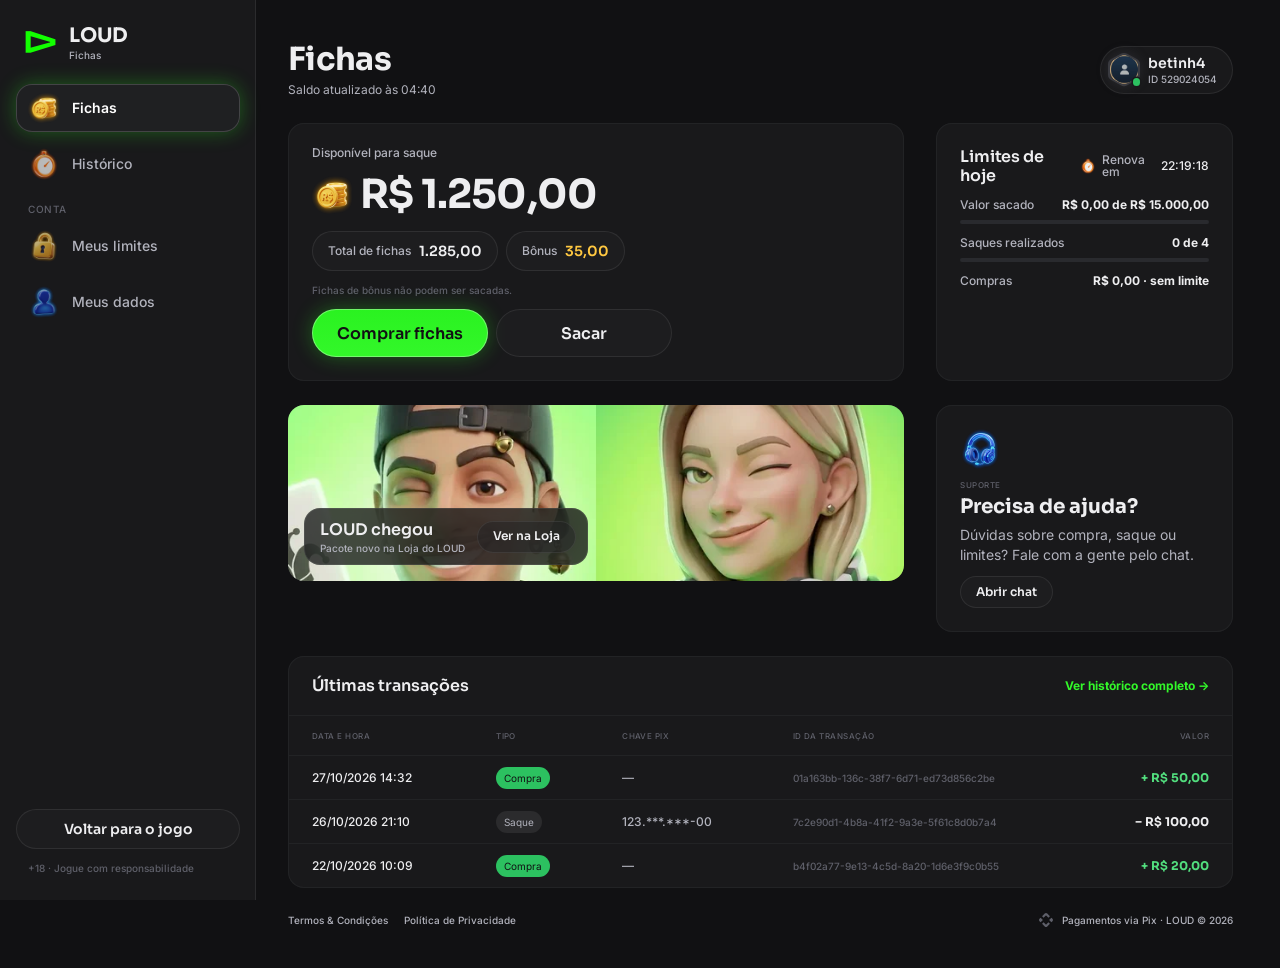
==== commit 2d900438: "Header: saldo com dropdown (Saldo total, geral, Bônus, Bônus Fidelidade, livre pra saque, Sacar | Co" ====
--- a/fichas/index.html
+++ b/fichas/index.html
@@ -10,9 +10,9 @@
 <link rel="preconnect" href="https://fonts.googleapis.com">
 <link rel="preconnect" href="https://fonts.gstatic.com" crossorigin>
 <link rel="stylesheet" href="https://fonts.googleapis.com/css2?family=Inter:wght@400;500;600;700&family=Sora:wght@600;700;800&display=swap">
-<link rel="stylesheet" href="../css/tokens.css?v=20261027h">
-<link rel="stylesheet" href="../css/ui.css?v=20261027h">
-<link rel="stylesheet" href="fichas.css?v=20261027h">
+<link rel="stylesheet" href="../css/tokens.css?v=20261117d">
+<link rel="stylesheet" href="../css/ui.css?v=20261117d">
+<link rel="stylesheet" href="fichas.css?v=20261117d">
 </head>
 <body>
 <svg width="0" height="0" style="position:absolute" aria-hidden="true">
@@ -35,6 +35,6 @@
 <div class="veil" id="veil" hidden><section class="drawer" id="drawer" role="dialog" aria-modal="true"></section></div>
 <div class="toast" id="toast"><span class="hint-pill" id="toastTxt"></span></div>
 
-<script src="fichas.js?v=20261027h"></script>
+<script src="fichas.js?v=20261117d"></script>
 </body>
 </html>
--- a/css/tokens.css
+++ b/css/tokens.css
@@ -32,7 +32,7 @@
   /* games */
   --game-truco:#e5484d; --game-paulista:#3b74f5; --game-cacheta:#8752f2; --game-tranca:#2cc160; --game-buraco:#1f9a4a;
   --game-poker:#0fa968; --game-sinuca:#2fa35a; --game-todos:#11ff00; --game-domino:#14b8a6; --game-dama:#f76b15; --game-xadrez:#5b6cff;
-  --game-paulista-tint:#3b74f53d; --game-truco-tint:#e5484d3d; --game-cacheta-tint:#8752f23d; --game-buraco-tint:#1f9a4a3d;
+  --game-paulista-tint:#3b74f53d; --game-truco-tint:#e5484d3d; --game-cacheta-tint:#8752f23d; --game-buraco-tint:#1f9a4a3d; --game-poker-tint:#0fa9683d; --game-sinuca-tint:#2fa35a3d;
   /* crew */
   --crew-engenheiro:#4fb3ff; --crew-comandante:#f5c542; --crew-piloto:#ff5a36; --crew-navegador:#e86bff; --crew-explorador:#4dffb8;
   --crew-bar:#ff9f43; --crew-reis:#34d399; --crew-nobru:#3d8bff; --crew-inhui:#ff4fb0;
@@ -40,6 +40,7 @@
   --stake-padrao-top:#185a14; --stake-padrao-bottom:#122d10; --stake-iniciante-top:#1f9a4a; --stake-iniciante-bottom:#1f502c;
   --table-card-top:#1f5a4a; --table-card-bottom:#0f2e2a; --table-stake:#ffc841;
   --plus-bg:#52de7e; --plus-icon:#111113;
+  --btn-success-top:#52de7e; --btn-success-bg:#1f9a4a; /* DS button-glass ☰ Type=Success (Comprar) */
   /* cards */
   --card-face:#ffffff; --card-border:#9ea2a4; --suit-red:#c72c3d; --suit-black:#141922; --back-top:#1b6c17; --back-bottom:#133c10;
   /* seat timer */
--- a/css/ui.css
+++ b/css/ui.css
@@ -8,6 +8,7 @@
 [role="button"]{cursor:pointer;-webkit-tap-highlight-color:transparent;-webkit-user-select:none;user-select:none;outline:0}
 input{font:inherit;color:inherit;border:0;background:none;outline:0;padding:0;margin:0;min-width:0}
 img,video{display:block;max-width:100%;user-select:none;-webkit-user-drag:none}
+video::-webkit-media-controls,video::-webkit-media-controls-start-playback-button,video::-webkit-media-controls-overlay-play-button{display:none!important;-webkit-appearance:none} /* sem botão de play: os vídeos são fundo */
 svg{display:block}
 [hidden]{display:none!important}
 .ic{flex:none;object-fit:contain;pointer-events:none}
@@ -50,6 +51,45 @@
 .cpill.bonus .t b{color:var(--text-prize)}
 .cpill .plus{width:20px;height:20px;border-radius:10px;background:var(--plus-bg);display:grid;place-items:center;flex:none}
 .cpill .plus svg{width:12px;height:12px;fill:var(--plus-icon)}
+/* saldo com seta: abre o dropdown (DS header-game ◉ Expanded) */
+.cpill .chev{width:20px;height:20px;display:grid;place-items:center;flex:none}
+.cpill .chev svg{width:10px;height:10px;fill:var(--text-muted);transform:rotate(90deg);transition:transform .2s}
+.cpill.open{box-shadow:inset 0 0 0 1px var(--border-strong)} .cpill.open .chev svg{transform:rotate(-90deg)}
+.hdr .hbuy{flex:1;min-width:0}
+/* dropdown do saldo (DS balance-panel) · celular: preso embaixo do header */
+.baldrop{position:absolute;left:0;right:0;top:64px;bottom:0;z-index:45;background:var(--bga-default-75);animation:fade .15s both}
+.balp{display:flex;flex-direction:column;gap:16px;max-height:100%;overflow:auto;padding:16px 16px 24px;background:var(--bg-subtle);border-radius:0 0 24px 24px;box-shadow:inset 0 -1px 0 var(--hl-subtle),0 16px 40px rgba(0,0,0,.4);animation:balIn .22s cubic-bezier(.2,.8,.2,1) both}
+@keyframes balIn{from{transform:translateY(-12px);opacity:0}}
+.balp .top{display:flex;justify-content:space-between;align-items:flex-start}
+.balp .top small{font:500 12px/1.2 var(--f-ui);color:var(--text-muted)}
+.balp .tv{display:flex;align-items:center;gap:8px;margin-top:4px}
+.balp .tv b{font:700 32px/1.2 var(--f-display);letter-spacing:-.02em;font-variant-numeric:tabular-nums}
+.balp .eye,.balp .x{display:grid;place-items:center;width:28px;height:28px}
+.balp .eye svg{width:20px;height:20px;fill:var(--text-muted)}
+.balp .x svg{width:12px;height:12px;fill:var(--text-muted);transform:rotate(-90deg)}
+.balp .rows{display:flex;flex-direction:column;gap:12px}
+.balp .kv{display:flex;justify-content:space-between;gap:12px;font:400 14px/1.4 var(--f-ui);color:var(--text-muted)}
+.balp .kv b{font-weight:400;color:var(--text-default);font-variant-numeric:tabular-nums;text-align:right}
+.balp hr{border:0;height:1px;background:var(--border-muted);margin:0}
+.balp .acts{display:flex;gap:12px} .balp .acts .btn{flex:1}
+/* Bônus Fidelidade (DS _loyalty-bonus): Resgatar quando tem valor · Juntando com a seta que abre as regras */
+.fid{display:flex;flex-direction:column;gap:12px;padding:8px 12px 8px 8px;border-radius:24px;background:var(--bga-strong-50);box-shadow:inset 0 0 0 1px var(--border-muted)}
+.fid.ready{flex-direction:row;align-items:center;gap:8px}
+.fid .ic{width:28px;height:28px;flex:none}
+.fid .t{flex:1;min-width:0;display:flex;flex-direction:column;gap:2px;text-align:left}
+.fid .t b{font:400 14px/1.3 var(--f-ui);color:var(--text-default)}
+.fid .t small{font:500 10px/1.2 var(--f-ui);color:var(--text-muted)}
+.fid .v{font:400 14px/1 var(--f-ui);font-variant-numeric:tabular-nums}
+.fid .row{display:flex;align-items:center;gap:8px;width:100%}
+.fid .chev{width:20px;height:20px;display:grid;place-items:center;flex:none}
+.fid .chev svg{width:10px;height:10px;fill:var(--text-muted);transform:rotate(90deg);transition:transform .2s}
+.fid.open{border-radius:16px;padding:8px 12px 12px 8px} .fid.open .chev svg{transform:rotate(-90deg)}
+.fid .more{display:flex;flex-direction:column;gap:12px}
+.fid .wk{display:flex;flex-direction:column;gap:4px;padding:12px;border-radius:12px;background:var(--bga-default-50);box-shadow:inset 0 0 0 1px var(--border-muted)}
+.fid .wk small{font:500 12px/1.2 var(--f-ui);color:var(--text-muted)}
+.fid .wk b{font:700 20px/1.2 var(--f-display);color:var(--text-prize);font-variant-numeric:tabular-nums}
+.fid p{margin:0;font:400 12px/1.5 var(--f-ui);color:var(--text-muted)}
+.fid .kv{font-size:12px}
 .hbell{position:relative;width:36px;height:36px;border-radius:18px;background:var(--bga-strong-50);box-shadow:inset 0 0 0 1px var(--border-muted);display:grid;place-items:center;flex:none}
 .hbell .ic{width:28px;height:28px}
 .hbell i{position:absolute;left:28px;top:0;width:8px;height:8px;border-radius:50%;background:var(--notification-error)}
@@ -122,6 +162,7 @@
 .btn.m44{height:44px;border-radius:22px}
 .btn.pri{background:linear-gradient(180deg,var(--btn-primary-top),var(--btn-primary-bg));box-shadow:inset 0 0 0 1px var(--hl),0 0 20px var(--glow-info);color:var(--btn-primary-text)}
 .btn.sec{background:var(--bga-strong-50);box-shadow:inset 0 0 0 1px var(--border-muted);color:var(--text-default)}
+.btn.ok{background:linear-gradient(180deg,var(--btn-success-top),var(--btn-success-bg));box-shadow:inset 0 0 0 1px var(--hl),0 0 20px var(--glow-success);color:#fff}
 .btn:disabled,.btn.dis{background:var(--btn-disabled-bg);box-shadow:none;color:var(--btn-disabled-text);pointer-events:none}
 .btn.danger-txt{background:none;box-shadow:none;color:var(--text-error);font:500 14px/1 var(--f-ui)}
 .btn.fill{flex:1;min-width:0}
@@ -136,9 +177,9 @@
 .bicon.s28{width:28px;height:28px;border-radius:14px}.bicon.s28 svg{width:16px;height:16px}
 
 /* ---------- tag ---------- */
-.tag{display:inline-flex;align-items:center;gap:4px;padding:2px 8px;border-radius:999px;font:600 12px/14px var(--f-display);white-space:nowrap;flex:none}
+.tag{display:inline-flex;align-items:center;gap:4px;padding:2px 8px;border-radius:999px;font:400 12px/18px var(--f-ui);white-space:nowrap;flex:none}
 .tag.neutral{background:#ffffff14;color:var(--text-muted)}
-.tag.gold{background:#33f72a29;color:var(--text-brand);box-shadow:inset 0 0 0 1px #b2ffaa8c}
+.tag.gold{padding:3px 8px;background:#33f72a29;color:#fff;box-shadow:inset 0 0 0 1px #b2ffaa8c}
 .tag.success{background:var(--sys-success);color:var(--bg-default)}
 .tag.danger{background:var(--sys-error);color:var(--text-default)}
 .tag.info{background:var(--sys-info);color:var(--text-default)}
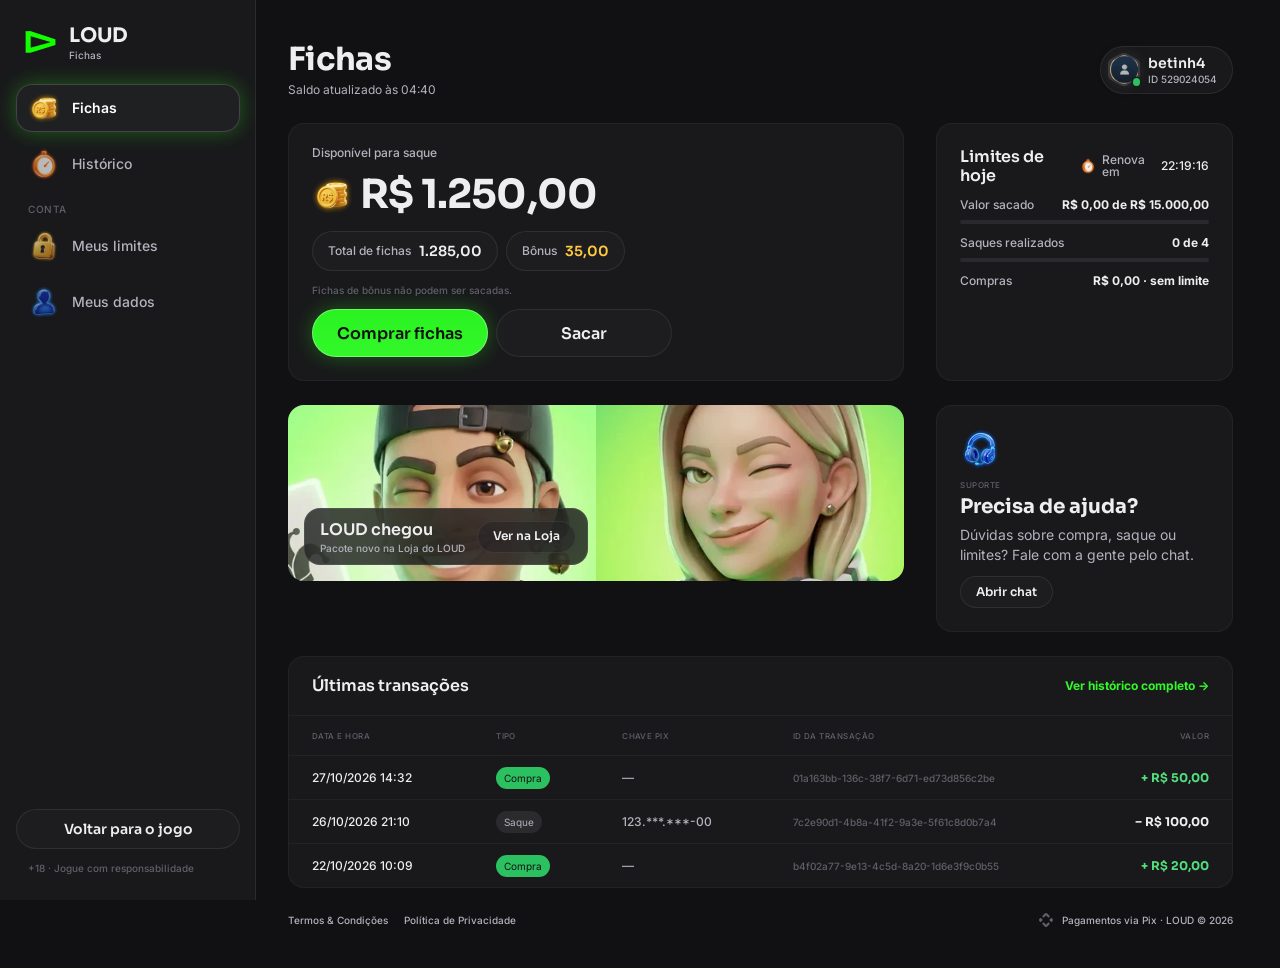
==== commit 41e647a0: "Loja como na produção + promoção: pacotes a R$ 9,90 com as famílias da página Skins, pacote da marca" ====
--- a/fichas/index.html
+++ b/fichas/index.html
@@ -10,9 +10,9 @@
 <link rel="preconnect" href="https://fonts.googleapis.com">
 <link rel="preconnect" href="https://fonts.gstatic.com" crossorigin>
 <link rel="stylesheet" href="https://fonts.googleapis.com/css2?family=Inter:wght@400;500;600;700&family=Sora:wght@600;700;800&display=swap">
-<link rel="stylesheet" href="../css/tokens.css?v=20261117d">
-<link rel="stylesheet" href="../css/ui.css?v=20261117d">
-<link rel="stylesheet" href="fichas.css?v=20261117d">
+<link rel="stylesheet" href="../css/tokens.css?v=20261119a">
+<link rel="stylesheet" href="../css/ui.css?v=20261119a">
+<link rel="stylesheet" href="fichas.css?v=20261119a">
 </head>
 <body>
 <svg width="0" height="0" style="position:absolute" aria-hidden="true">
@@ -35,6 +35,6 @@
 <div class="veil" id="veil" hidden><section class="drawer" id="drawer" role="dialog" aria-modal="true"></section></div>
 <div class="toast" id="toast"><span class="hint-pill" id="toastTxt"></span></div>
 
-<script src="fichas.js?v=20261117d"></script>
+<script src="fichas.js?v=20261119a"></script>
 </body>
 </html>
--- a/css/tokens.css
+++ b/css/tokens.css
@@ -36,6 +36,8 @@
   /* crew */
   --crew-engenheiro:#4fb3ff; --crew-comandante:#f5c542; --crew-piloto:#ff5a36; --crew-navegador:#e86bff; --crew-explorador:#4dffb8;
   --crew-bar:#ff9f43; --crew-reis:#34d399; --crew-nobru:#3d8bff; --crew-inhui:#ff4fb0;
+  /* famílias da página Skins (mesma cor da chamada do Truco) */
+  --crew-laje:#ff7f50; --crew-portaria:#3ddc84; --crew-live:#b45cff; --crew-feira:#ffa62b; --crew-navalha:#ff4fb0; --crew-varzea:#5be37d; --crew-oficina:#3db8ff; --crew-posto:#ff3b4a; --crew-fliper:#a45cff; --crew-grau:#4fa3ff; --crew-palpite:#f2b233;
   /* stake / table */
   --stake-padrao-top:#185a14; --stake-padrao-bottom:#122d10; --stake-iniciante-top:#1f9a4a; --stake-iniciante-bottom:#1f502c;
   --table-card-top:#1f5a4a; --table-card-bottom:#0f2e2a; --table-stake:#ffc841;
--- a/css/ui.css
+++ b/css/ui.css
@@ -60,10 +60,9 @@
 .baldrop{position:absolute;left:0;right:0;top:64px;bottom:0;z-index:45;background:var(--bga-default-75);animation:fade .15s both}
 .balp{display:flex;flex-direction:column;gap:16px;max-height:100%;overflow:auto;padding:16px 16px 24px;background:var(--bg-subtle);border-radius:0 0 24px 24px;box-shadow:inset 0 -1px 0 var(--hl-subtle),0 16px 40px rgba(0,0,0,.4);animation:balIn .22s cubic-bezier(.2,.8,.2,1) both}
 @keyframes balIn{from{transform:translateY(-12px);opacity:0}}
-.balp .top{display:flex;justify-content:space-between;align-items:flex-start}
+.balp .top{display:flex;justify-content:space-between;align-items:center}
 .balp .top small{font:500 12px/1.2 var(--f-ui);color:var(--text-muted)}
-.balp .tv{display:flex;align-items:center;gap:8px;margin-top:4px}
-.balp .tv b{font:700 32px/1.2 var(--f-display);letter-spacing:-.02em;font-variant-numeric:tabular-nums}
+.balp .tv{display:flex;align-items:center;gap:4px}
 .balp .eye,.balp .x{display:grid;place-items:center;width:28px;height:28px}
 .balp .eye svg{width:20px;height:20px;fill:var(--text-muted)}
 .balp .x svg{width:12px;height:12px;fill:var(--text-muted);transform:rotate(-90deg)}
